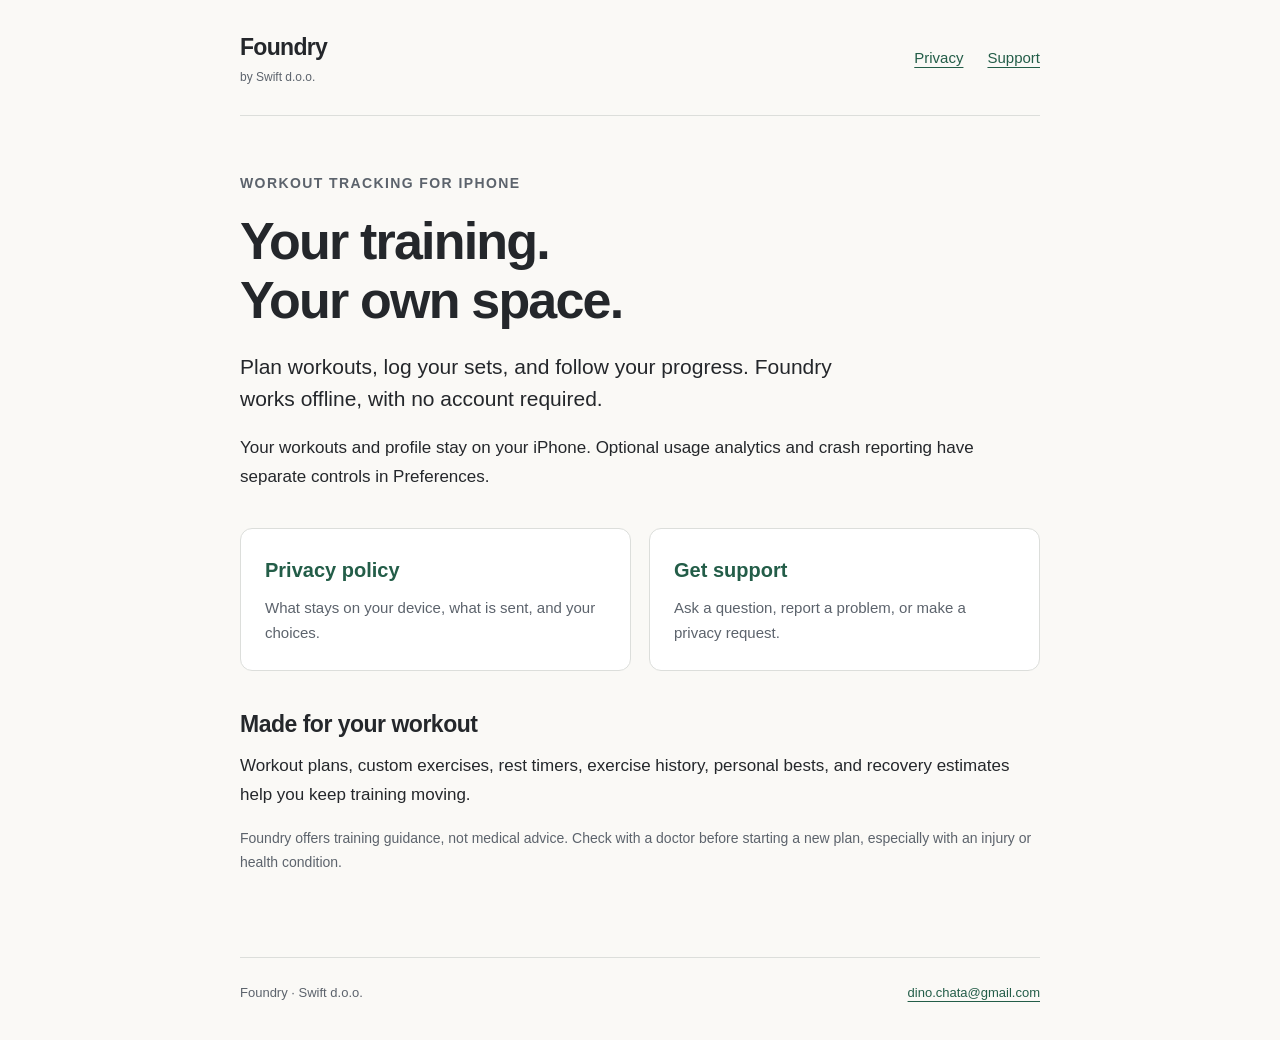
==== index.html @ d95febba "Publish Foundry privacy policy and support pages" ====
<!doctype html>
<html lang="en">
<head>
  <meta charset="utf-8">
  <meta name="viewport" content="width=device-width, initial-scale=1">
  <meta name="description" content="Foundry is a private, offline-first workout tracker for iPhone. Privacy policy and support from Swift d.o.o.">
  <meta name="color-scheme" content="light dark">
  <title>Private workout tracking · Foundry</title>
  <link rel="stylesheet" href="./styles.css">
</head>
<body>
  <a class="skip" href="#main">Skip to content</a>
  <header><a class="brand" href="./">Foundry<span>by Swift d.o.o.</span></a>
    <nav aria-label="Main"><a href="./privacy/">Privacy</a><a href="./support/">Support</a></nav>
  </header>
  <main id="main">
    <p class="eyebrow">Workout tracking for iPhone</p>
    <h1>Your training.<br>Your own space.</h1>
    <p class="lead">Plan workouts, log your sets, and follow your progress. Foundry works offline, with no account required.</p>
    <p>Your workouts and profile stay on your iPhone. Optional usage analytics and crash reporting have separate controls in Preferences.</p>
    <div class="links"><a href="privacy/"><strong>Privacy policy</strong><span>What stays on your device, what is sent, and your choices.</span></a><a href="support/"><strong>Get support</strong><span>Ask a question, report a problem, or make a privacy request.</span></a></div>
    <h2>Made for your workout</h2>
    <p>Workout plans, custom exercises, rest timers, exercise history, personal bests, and recovery estimates help you keep training moving.</p>
    <p class="meta">Foundry offers training guidance, not medical advice. Check with a doctor before starting a new plan, especially with an injury or health condition.</p>
</main>
  <footer><span>Foundry · Swift d.o.o.</span><a href="mailto:dino.chata@gmail.com">dino.chata@gmail.com</a></footer>
</body>
</html>
---- styles.css ----
/* Created by Dino Catalinac on 18.10.2026. */
:root { color-scheme: light dark; --bg: #faf9f6; --text: #24272b; --muted: #5c636c; --line: #dcdedb; --accent: #235d48; --card: #fff; }
* { box-sizing: border-box; }
body { margin: 0; background: var(--bg); color: var(--text); font-family: -apple-system, BlinkMacSystemFont, "Segoe UI", sans-serif; font-size: 17px; line-height: 1.7; }
header, main, footer { width: min(100% - 48px, 800px); margin-inline: auto; }
header { display: flex; justify-content: space-between; align-items: center; gap: 24px; padding-block: 28px; border-bottom: 1px solid var(--line); }
a { color: var(--accent); text-underline-offset: 4px; overflow-wrap: anywhere; }
a:hover { text-decoration-thickness: 2px; }
a:focus-visible { outline: 3px solid var(--accent); outline-offset: 5px; border-radius: 2px; }
.brand { color: var(--text); text-decoration: none; font-size: 23px; font-weight: 700; letter-spacing: -.7px; }
.brand span { display: block; color: var(--muted); font-size: 12px; font-weight: 400; letter-spacing: 0; }
nav { display: flex; gap: 24px; font-size: 15px; }
nav [aria-current] { font-weight: 700; }
main { padding-block: 56px 64px; }
h1 { font-size: clamp(34px, 7vw, 52px); line-height: 1.12; letter-spacing: -1.8px; margin: 0 0 22px; }
h2 { font-size: 23px; line-height: 1.35; letter-spacing: -.5px; margin: 38px 0 12px; }
h3 { font-size: 18px; margin: 26px 0 8px; }
p { margin: 0 0 18px; }
li { margin-block: 8px; }
ul, ol { padding-left: 24px; }
.lead { font-size: 21px; line-height: 1.55; max-width: 650px; }
.eyebrow, .meta { color: var(--muted); font-size: 14px; }
.eyebrow { font-weight: 600; letter-spacing: 1.4px; text-transform: uppercase; margin-bottom: 16px; }
.callout { background: var(--card); border: 1px solid var(--line); border-radius: 12px; padding: 24px; margin-block: 28px; }
.callout p:last-child { margin-bottom: 0; }
.links { display: grid; grid-template-columns: 1fr 1fr; gap: 18px; margin-top: 36px; }
.links a { display: block; padding: 24px; background: var(--card); border: 1px solid var(--line); border-radius: 12px; text-decoration: none; }
.links strong { display: block; font-size: 20px; }
.links span { display: block; color: var(--muted); font-size: 15px; margin-top: 8px; }
footer { display: flex; justify-content: space-between; gap: 14px; flex-wrap: wrap; border-top: 1px solid var(--line); padding-block: 24px 36px; color: var(--muted); font-size: 13px; }
.skip { position: absolute; left: 12px; top: -80px; background: var(--bg); padding: 8px; }
.skip:focus { top: 8px; }
@media (max-width: 520px) { header, main, footer { width: calc(100% - 36px); } header { gap: 14px; } nav { gap: 16px; } main { padding-top: 40px; } .links { grid-template-columns: 1fr; } }
@media (prefers-color-scheme: dark) { :root { --bg: #151817; --text: #edf0ed; --muted: #a8b1ab; --line: #363e39; --accent: #9cd8b9; --card: #1c211e; } }
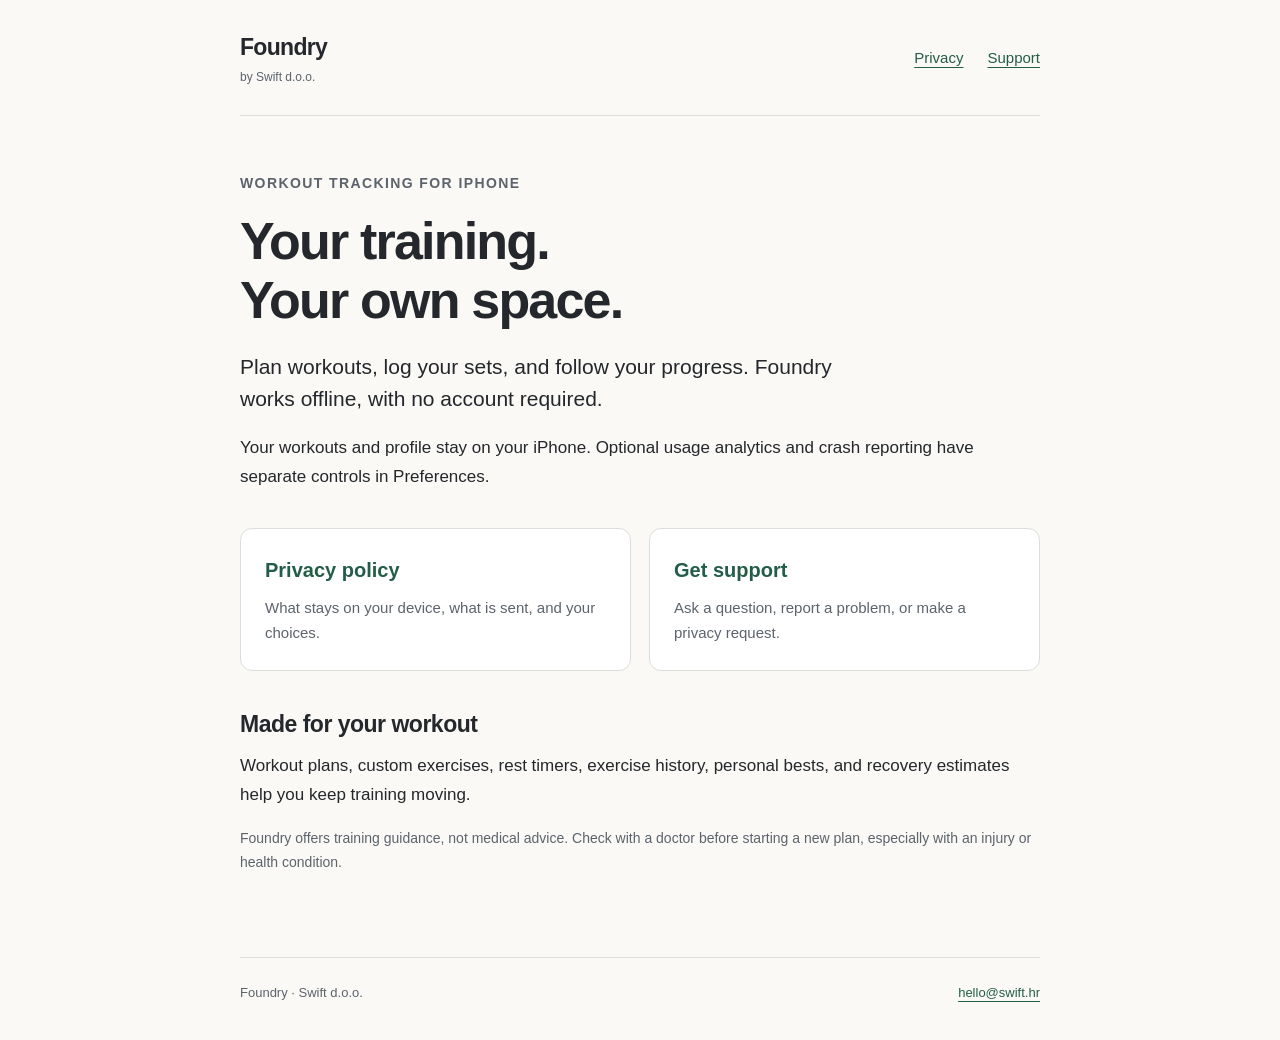
==== commit a52b41aa: "Update support contact and prepare site for App Store launch" ====
--- a/index.html
+++ b/index.html
@@ -23,6 +23,6 @@
     <p>Workout plans, custom exercises, rest timers, exercise history, personal bests, and recovery estimates help you keep training moving.</p>
     <p class="meta">Foundry offers training guidance, not medical advice. Check with a doctor before starting a new plan, especially with an injury or health condition.</p>
 </main>
-  <footer><span>Foundry · Swift d.o.o.</span><a href="mailto:dino.chata@gmail.com">dino.chata@gmail.com</a></footer>
+  <footer><span>Foundry · Swift d.o.o.</span><a href="mailto:hello@swift.hr">hello@swift.hr</a></footer>
 </body>
 </html>
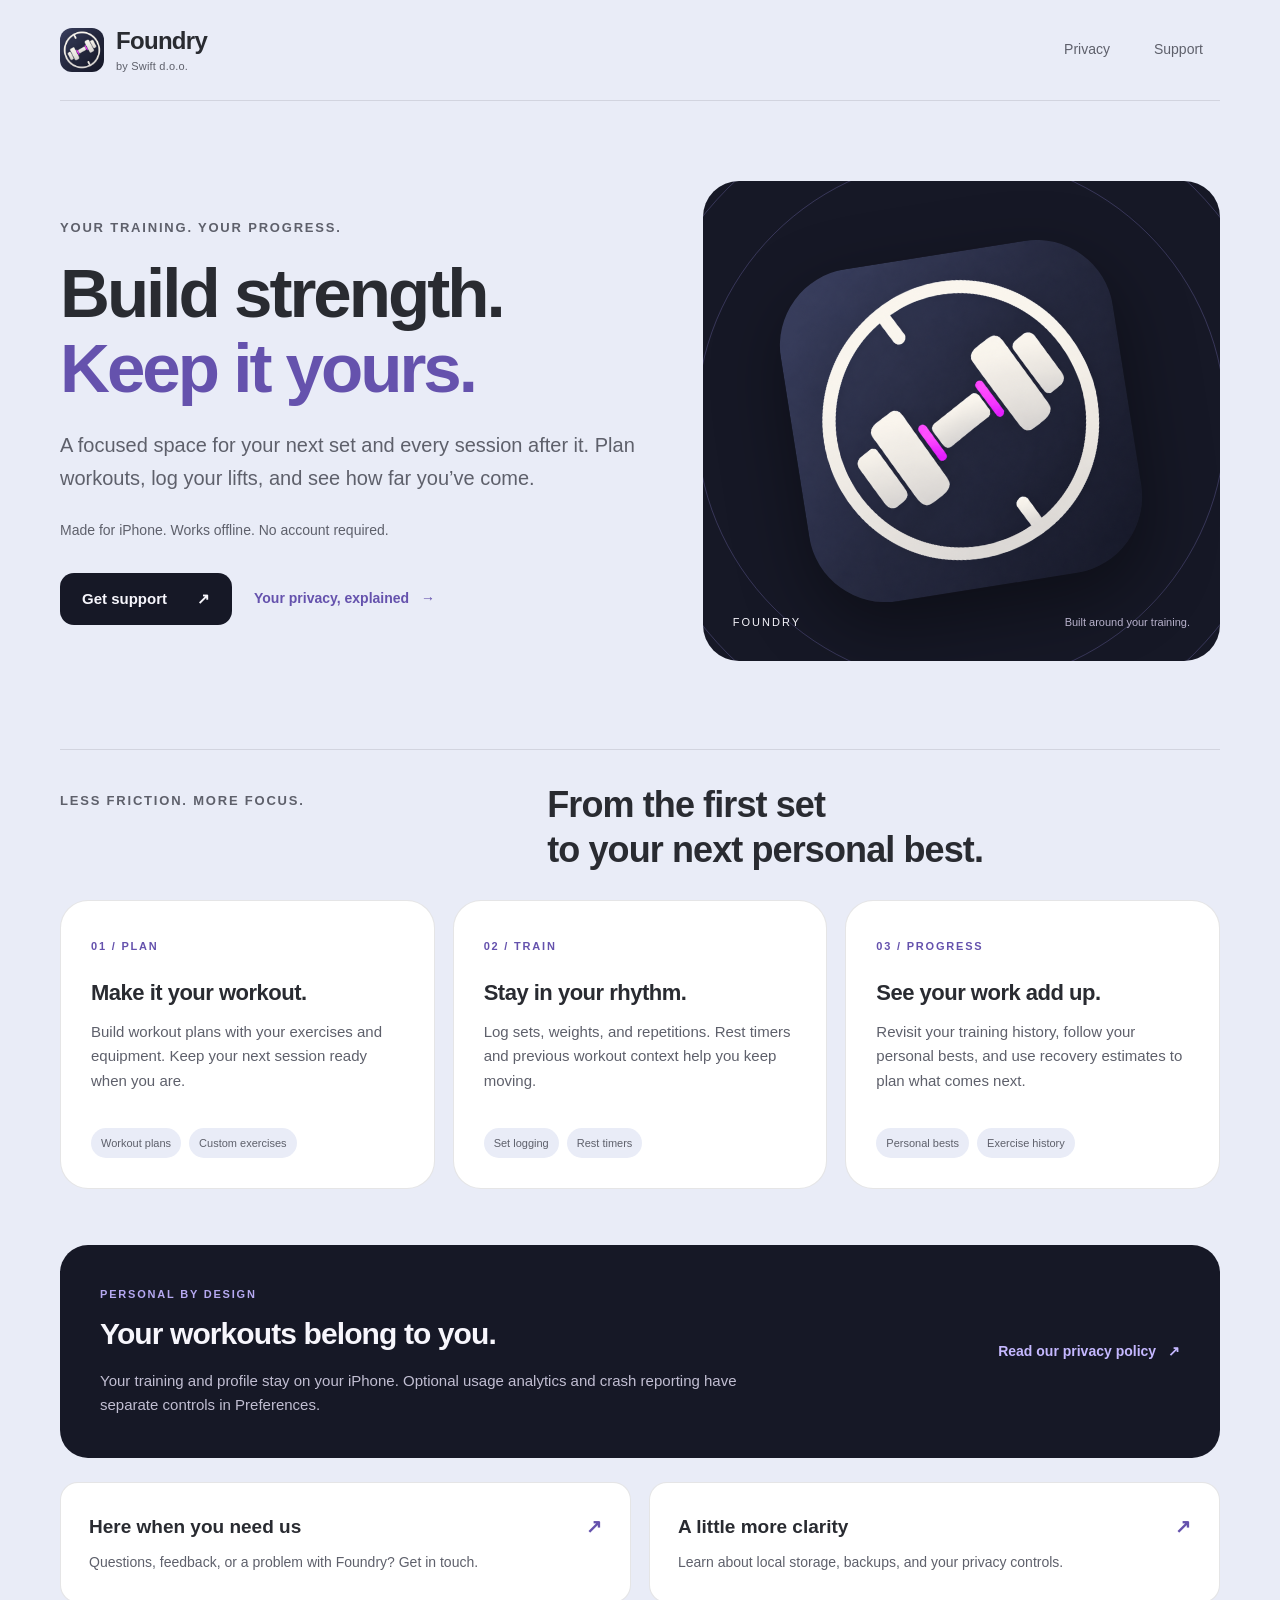
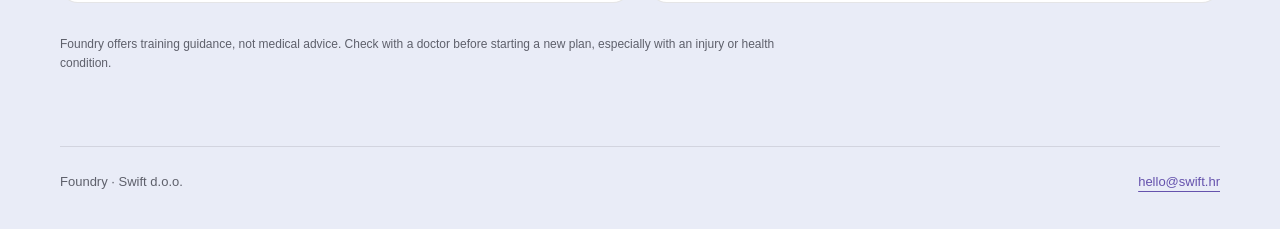
==== commit 9278ce89: "Align website design with Foundry app branding" ====
--- a/index.html
+++ b/index.html
@@ -5,24 +5,39 @@
   <meta name="viewport" content="width=device-width, initial-scale=1">
   <meta name="description" content="Foundry is a private, offline-first workout tracker for iPhone. Privacy policy and support from Swift d.o.o.">
   <meta name="color-scheme" content="light dark">
+  <meta name="theme-color" content="#161826">
+  <link rel="icon" type="image/png" href="./assets/foundry-icon.png">
   <title>Private workout tracking · Foundry</title>
   <link rel="stylesheet" href="./styles.css">
 </head>
 <body>
   <a class="skip" href="#main">Skip to content</a>
-  <header><a class="brand" href="./">Foundry<span>by Swift d.o.o.</span></a>
+  <header><a class="brand" href="./"><img src="./assets/foundry-icon.png" width="44" height="44" alt=""><span class="brand-name">Foundry<small>by Swift d.o.o.</small></span></a>
     <nav aria-label="Main"><a href="./privacy/">Privacy</a><a href="./support/">Support</a></nav>
   </header>
-  <main id="main">
-    <p class="eyebrow">Workout tracking for iPhone</p>
-    <h1>Your training.<br>Your own space.</h1>
-    <p class="lead">Plan workouts, log your sets, and follow your progress. Foundry works offline, with no account required.</p>
-    <p>Your workouts and profile stay on your iPhone. Optional usage analytics and crash reporting have separate controls in Preferences.</p>
-    <div class="links"><a href="privacy/"><strong>Privacy policy</strong><span>What stays on your device, what is sent, and your choices.</span></a><a href="support/"><strong>Get support</strong><span>Ask a question, report a problem, or make a privacy request.</span></a></div>
-    <h2>Made for your workout</h2>
-    <p>Workout plans, custom exercises, rest timers, exercise history, personal bests, and recovery estimates help you keep training moving.</p>
-    <p class="meta">Foundry offers training guidance, not medical advice. Check with a doctor before starting a new plan, especially with an injury or health condition.</p>
-</main>
+  <main id="main" class="home">
+    <section class="hero" aria-labelledby="hero-title">
+      <div class="hero-copy">
+        <p class="eyebrow">Your training. Your progress.</p>
+        <h1 id="hero-title">Build strength.<br><span>Keep it yours.</span></h1>
+        <p class="lead">A focused space for your next set and every session after it. Plan workouts, log your lifts, and see how far you’ve come.</p>
+        <p class="hero-note">Made for iPhone. Works offline. No account required.</p>
+        <div class="actions"><a class="button" href="support/">Get support <span aria-hidden="true">↗</span></a><a class="text-link" href="privacy/">Your privacy, explained <span aria-hidden="true">→</span></a></div>
+      </div>
+      <div class="brand-art" aria-hidden="true"><div class="orbit orbit-one"></div><div class="orbit orbit-two"></div><img src="assets/foundry-icon.png" width="320" height="320" alt=""><div class="art-caption">FOUNDRY <span>Built around your training.</span></div></div>
+    </section>
+    <section class="features" aria-labelledby="features-title">
+      <div class="section-heading"><p class="eyebrow">Less friction. More focus.</p><h2 id="features-title">From the first set<br>to your next personal best.</h2></div>
+      <div class="feature-grid">
+        <article class="feature"><span class="feature-number">01 / PLAN</span><h3>Make it your workout.</h3><p>Build workout plans with your exercises and equipment. Keep your next session ready when you are.</p><div class="feature-detail"><span>Workout plans</span><span>Custom exercises</span></div></article>
+        <article class="feature"><span class="feature-number">02 / TRAIN</span><h3>Stay in your rhythm.</h3><p>Log sets, weights, and repetitions. Rest timers and previous workout context help you keep moving.</p><div class="feature-detail"><span>Set logging</span><span>Rest timers</span></div></article>
+        <article class="feature"><span class="feature-number">03 / PROGRESS</span><h3>See your work add up.</h3><p>Revisit your training history, follow your personal bests, and use recovery estimates to plan what comes next.</p><div class="feature-detail"><span>Personal bests</span><span>Exercise history</span></div></article>
+      </div>
+    </section>
+    <section class="privacy-band" aria-labelledby="privacy-title"><div><p class="eyebrow">Personal by design</p><h2 id="privacy-title">Your workouts belong to you.</h2><p>Your training and profile stay on your iPhone. Optional usage analytics and crash reporting have separate controls in Preferences.</p></div><a class="text-link" href="privacy/">Read our privacy policy <span aria-hidden="true">↗</span></a></section>
+    <div class="links"><a href="support/"><strong>Here when you need us <span aria-hidden="true">↗</span></strong><span>Questions, feedback, or a problem with Foundry? Get in touch.</span></a><a href="privacy/"><strong>A little more clarity <span aria-hidden="true">↗</span></strong><span>Learn about local storage, backups, and your privacy controls.</span></a></div>
+    <p class="meta health-note">Foundry offers training guidance, not medical advice. Check with a doctor before starting a new plan, especially with an injury or health condition.</p>
+  </main>
   <footer><span>Foundry · Swift d.o.o.</span><a href="mailto:hello@swift.hr">hello@swift.hr</a></footer>
 </body>
 </html>
--- a/styles.css
+++ b/styles.css
@@ -1,34 +1,6 @@
-/* Created by Dino Catalinac on 18.10.2026. */
-:root { color-scheme: light dark; --bg: #faf9f6; --text: #24272b; --muted: #5c636c; --line: #dcdedb; --accent: #235d48; --card: #fff; }
-* { box-sizing: border-box; }
-body { margin: 0; background: var(--bg); color: var(--text); font-family: -apple-system, BlinkMacSystemFont, "Segoe UI", sans-serif; font-size: 17px; line-height: 1.7; }
-header, main, footer { width: min(100% - 48px, 800px); margin-inline: auto; }
-header { display: flex; justify-content: space-between; align-items: center; gap: 24px; padding-block: 28px; border-bottom: 1px solid var(--line); }
-a { color: var(--accent); text-underline-offset: 4px; overflow-wrap: anywhere; }
-a:hover { text-decoration-thickness: 2px; }
-a:focus-visible { outline: 3px solid var(--accent); outline-offset: 5px; border-radius: 2px; }
-.brand { color: var(--text); text-decoration: none; font-size: 23px; font-weight: 700; letter-spacing: -.7px; }
-.brand span { display: block; color: var(--muted); font-size: 12px; font-weight: 400; letter-spacing: 0; }
-nav { display: flex; gap: 24px; font-size: 15px; }
-nav [aria-current] { font-weight: 700; }
-main { padding-block: 56px 64px; }
-h1 { font-size: clamp(34px, 7vw, 52px); line-height: 1.12; letter-spacing: -1.8px; margin: 0 0 22px; }
-h2 { font-size: 23px; line-height: 1.35; letter-spacing: -.5px; margin: 38px 0 12px; }
-h3 { font-size: 18px; margin: 26px 0 8px; }
-p { margin: 0 0 18px; }
-li { margin-block: 8px; }
-ul, ol { padding-left: 24px; }
-.lead { font-size: 21px; line-height: 1.55; max-width: 650px; }
-.eyebrow, .meta { color: var(--muted); font-size: 14px; }
-.eyebrow { font-weight: 600; letter-spacing: 1.4px; text-transform: uppercase; margin-bottom: 16px; }
-.callout { background: var(--card); border: 1px solid var(--line); border-radius: 12px; padding: 24px; margin-block: 28px; }
-.callout p:last-child { margin-bottom: 0; }
-.links { display: grid; grid-template-columns: 1fr 1fr; gap: 18px; margin-top: 36px; }
-.links a { display: block; padding: 24px; background: var(--card); border: 1px solid var(--line); border-radius: 12px; text-decoration: none; }
-.links strong { display: block; font-size: 20px; }
-.links span { display: block; color: var(--muted); font-size: 15px; margin-top: 8px; }
-footer { display: flex; justify-content: space-between; gap: 14px; flex-wrap: wrap; border-top: 1px solid var(--line); padding-block: 24px 36px; color: var(--muted); font-size: 13px; }
-.skip { position: absolute; left: 12px; top: -80px; background: var(--bg); padding: 8px; }
-.skip:focus { top: 8px; }
-@media (max-width: 520px) { header, main, footer { width: calc(100% - 36px); } header { gap: 14px; } nav { gap: 16px; } main { padding-top: 40px; } .links { grid-template-columns: 1fr; } }
-@media (prefers-color-scheme: dark) { :root { --bg: #151817; --text: #edf0ed; --muted: #a8b1ab; --line: #363e39; --accent: #9cd8b9; --card: #1c211e; } }
+/* Created by Dino Catalinac. Foundry app palette and system typography. */
+:root{color-scheme:light dark;--bg:#e9ecf7;--text:#292b31;--muted:#5e606b;--line:#292b311f;--accent:#9184d9;--link:#6552ad;--card:#fff;--surface:#e4e6f0;--ink:#161826;--on-ink:#f7f6fc}
+*{box-sizing:border-box}body{margin:0;background:var(--bg);color:var(--text);font-family:-apple-system,BlinkMacSystemFont,"Segoe UI",sans-serif;font-size:17px;line-height:1.65;-webkit-font-smoothing:antialiased}header,main,footer{width:min(100% - 80px,1160px);margin-inline:auto}header{display:flex;justify-content:space-between;align-items:center;gap:24px;padding-block:28px;border-bottom:1px solid var(--line)}a{color:var(--link);text-underline-offset:5px;overflow-wrap:anywhere}a:hover{text-decoration-thickness:2px}a:focus-visible{outline:3px solid var(--link);outline-offset:5px;border-radius:4px}.brand{display:flex;align-items:center;gap:12px;color:var(--text);text-decoration:none}.brand img{border-radius:12px}.brand-name{font-size:24px;font-weight:650;letter-spacing:-.7px;line-height:1.1}.brand small{display:block;color:var(--muted);font-size:11px;font-weight:400;letter-spacing:.2px;margin-top:5px}nav{display:flex;gap:10px;font-size:14px}nav a{padding:9px 17px;border-radius:99px;color:var(--muted);text-decoration:none}nav a:hover,nav [aria-current]{background:var(--card);color:var(--text)}nav [aria-current]{font-weight:600}main{padding-block:64px 72px}h1,h2,h3{font-weight:600}h1{font-size:clamp(40px,5vw,60px);line-height:1.08;letter-spacing:-2px;margin:0 0 24px}h2{font-size:30px;line-height:1.25;letter-spacing:-.9px;margin:38px 0 16px}h3{font-size:22px;line-height:1.3;letter-spacing:-.5px;margin:20px 0 12px}p{margin:0 0 18px}li{margin-block:8px}ul,ol{padding-left:24px}.lead{font-size:20px;line-height:1.65;max-width:650px;color:var(--muted)}.eyebrow,.meta{color:var(--muted);font-size:13px}.eyebrow{font-weight:600;letter-spacing:1.8px;text-transform:uppercase;margin-bottom:18px}.callout{background:var(--surface);border:1px solid var(--line);border-left:4px solid var(--accent);border-radius:18px;padding:28px;margin-block:32px}.callout p:last-child{margin-bottom:0}.callout a{font-size:clamp(20px,4vw,28px);font-weight:600}.document{max-width:840px;background:var(--card);border:1px solid var(--line);border-radius:28px;padding:clamp(24px,5vw,64px);margin-block:48px 72px}.document h2{padding-top:24px;border-top:1px solid var(--line);font-size:24px}.document .eyebrow{color:var(--link)}.document .meta{margin-bottom:24px}.home{padding-top:0}.hero{display:grid;grid-template-columns:1.15fr 1fr;gap:48px;align-items:center;padding:80px 0 88px}.hero h1{font-size:clamp(46px,5.4vw,74px);letter-spacing:-3px}.hero h1 span{color:var(--link)}.hero-note{font-size:14px;color:var(--muted);margin:24px 0 30px}.actions{display:flex;align-items:center;flex-wrap:wrap;gap:22px}.button{display:inline-flex;gap:30px;align-items:center;background:var(--ink);color:var(--on-ink);padding:14px 22px;border-radius:14px;font-size:15px;font-weight:600;text-decoration:none}.button:hover{background:#34304a}.text-link{font-size:14px;font-weight:600;text-decoration:none}.text-link span{margin-left:8px}.brand-art{position:relative;display:flex;min-height:480px;align-items:center;justify-content:center;background:var(--ink);border-radius:36px;overflow:hidden;isolation:isolate}.brand-art>img{position:relative;width:65%;height:auto;border-radius:23%;box-shadow:0 25px 70px #0006;transform:rotate(-9deg)}.orbit{position:absolute;border:1px solid #9184d947;border-radius:50%;width:530px;height:530px}.orbit-two{width:660px;height:660px}.art-caption{position:absolute;bottom:30px;left:30px;right:30px;display:flex;justify-content:space-between;gap:20px;color:#f7f6fc;font-size:11px;letter-spacing:2px}.art-caption span{color:#b8b2cc;letter-spacing:0}.section-heading{display:flex;justify-content:space-between;align-items:start;gap:32px;padding-top:32px;border-top:1px solid var(--line);margin-bottom:28px}.section-heading h2{margin:0;width:58%;font-size:36px}.section-heading .eyebrow{padding-top:8px}.feature-grid{display:grid;grid-template-columns:repeat(3,1fr);gap:18px}.feature{background:var(--card);border-radius:28px;padding:30px;border:1px solid var(--line)}.feature-number{color:var(--link);font-size:11px;letter-spacing:1.8px;font-weight:600}.feature p{color:var(--muted);font-size:15px}.feature-detail{display:flex;flex-wrap:wrap;gap:8px;padding-top:16px}.feature-detail span{background:var(--bg);color:var(--muted);font-size:11px;padding:6px 10px;border-radius:99px}.privacy-band{display:flex;align-items:center;justify-content:space-between;gap:40px;background:var(--ink);color:var(--on-ink);border-radius:28px;padding:40px;margin:56px 0 24px}.privacy-band>div{max-width:660px}.privacy-band h2{margin-top:0}.privacy-band p{color:#c1bed2;font-size:15px;margin-bottom:0}.privacy-band .eyebrow{color:#b6a9f1;font-size:11px;margin-bottom:12px}.privacy-band a{color:#c5b8ff;flex-shrink:0}.links{display:grid;grid-template-columns:1fr 1fr;gap:18px}.links a{padding:28px;background:var(--card);border:1px solid var(--line);border-radius:18px;text-decoration:none;color:var(--text)}.links a:hover{border-color:var(--accent)}.links strong{display:flex;justify-content:space-between;gap:20px;font-size:19px;font-weight:600}.links strong span{color:var(--link)}.links a>span{display:block;color:var(--muted);font-size:14px;margin-top:8px}.health-note{max-width:760px;margin:32px 0 0;font-size:12px}footer{display:flex;justify-content:space-between;gap:14px;flex-wrap:wrap;border-top:1px solid var(--line);padding-block:24px 36px;color:var(--muted);font-size:13px}.skip{position:absolute;left:12px;top:-100px;background:var(--card);padding:8px;z-index:10}.skip:focus{top:8px}
+@media(prefers-color-scheme:dark){:root{--bg:#161826;--text:#fff;--muted:#b5b5c1;--line:#ffffff29;--link:#b8aaf0;--card:#212335;--surface:#292b40;--ink:#10111d}.hero h1 span{color:var(--accent)}.button{background:var(--accent);color:#161826}.button:hover{background:#b8aaf0}}
+@media(max-width:900px){header,main,footer{width:calc(100% - 48px)}.hero{gap:28px;padding-block:56px}.brand-art{min-height:390px}.hero h1{font-size:54px}.feature{padding:24px}.feature-grid{gap:12px}.privacy-band{align-items:start;flex-direction:column;gap:20px}}
+@media(max-width:640px){header,main,footer{width:calc(100% - 36px)}header{padding-block:20px;gap:12px}.brand-name{font-size:21px}.brand img{width:38px;height:38px}nav{gap:0}nav a{padding:8px 11px;font-size:13px}.hero{grid-template-columns:1fr;padding-block:42px;gap:32px}.hero h1{font-size:56px;letter-spacing:-2.5px}.lead{font-size:18px}.brand-art{min-height:360px}.brand-art>img{width:56%;max-width:270px}.section-heading{display:block}.section-heading h2{width:auto;font-size:30px}.feature-grid,.links{grid-template-columns:1fr}.feature{padding:28px}.feature-detail{padding-top:4px}.privacy-band{padding:28px;margin-top:32px}.privacy-band h2{font-size:28px}.document{margin-block:28px 40px;padding:26px 22px;border-radius:22px}.document h1{font-size:40px}.document h2{font-size:22px}.art-caption{left:24px;right:24px;font-size:10px}.actions{gap:18px}main{padding-bottom:42px}}
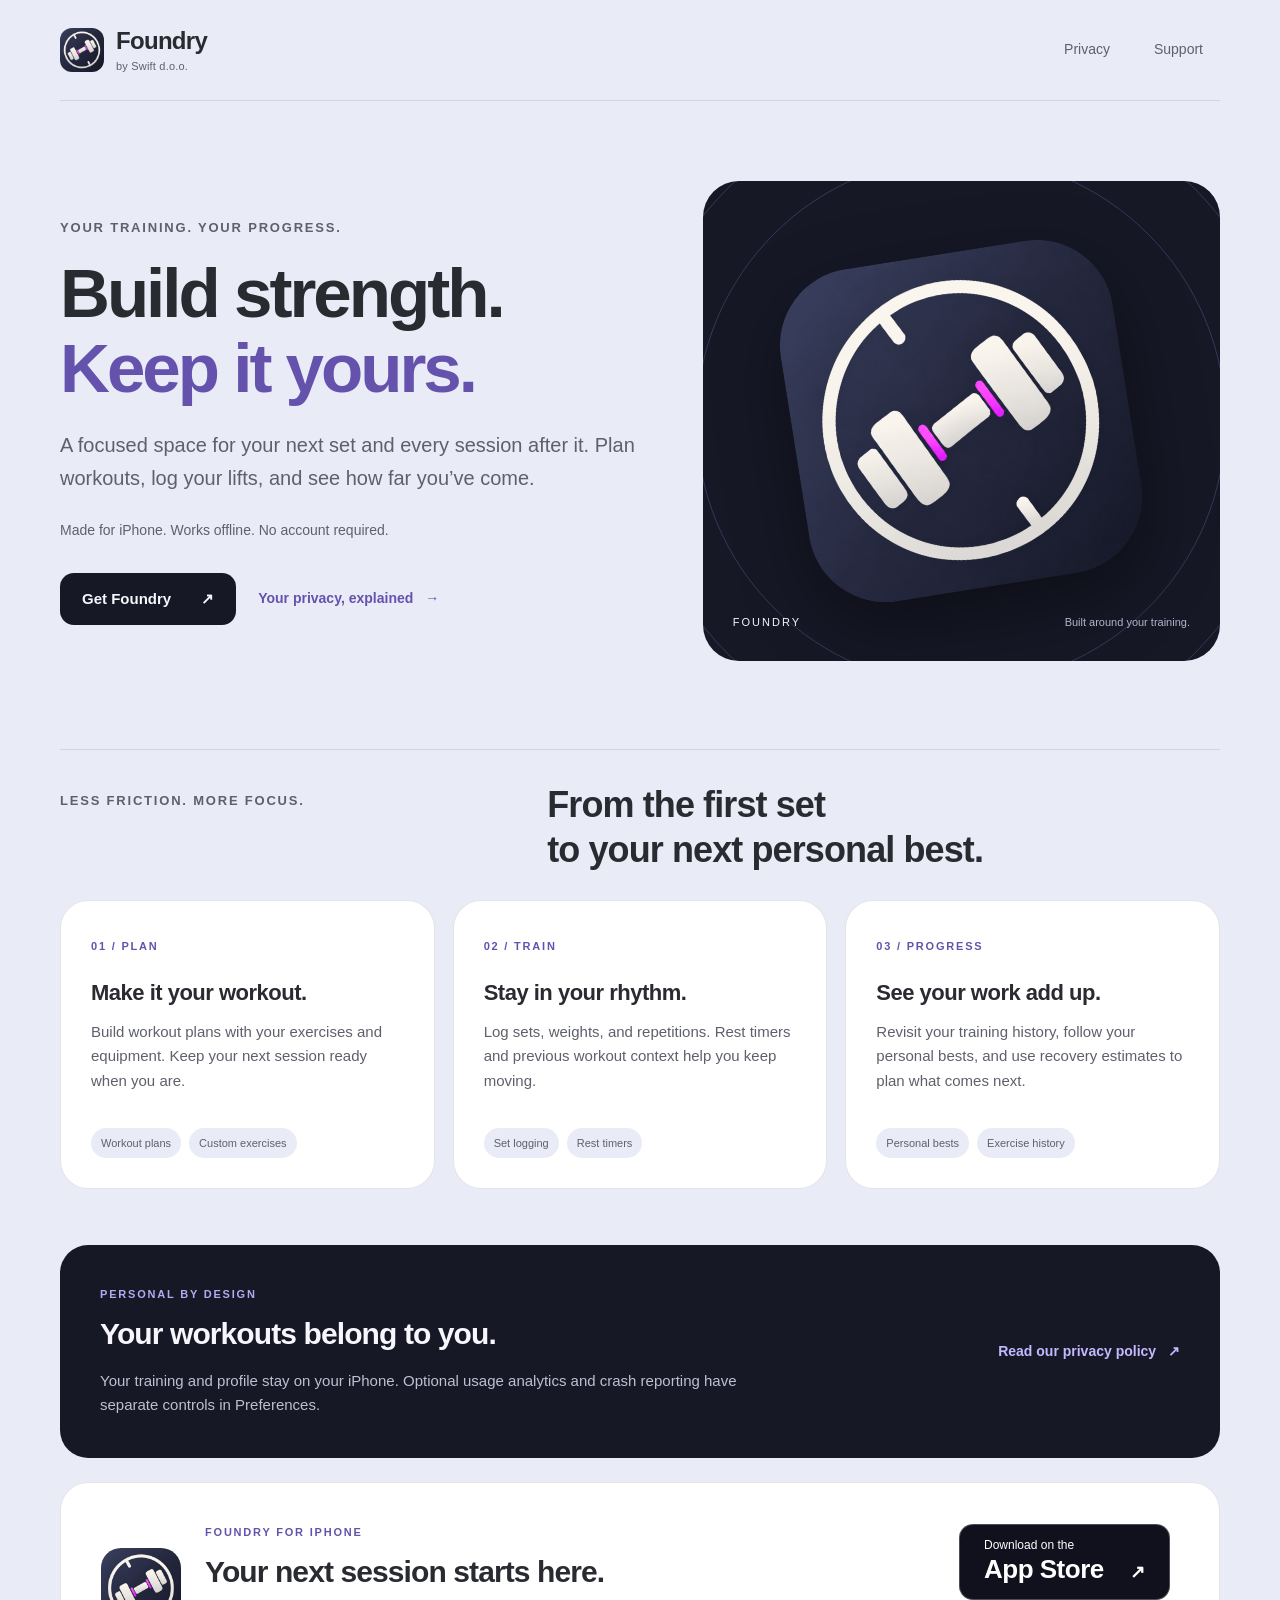
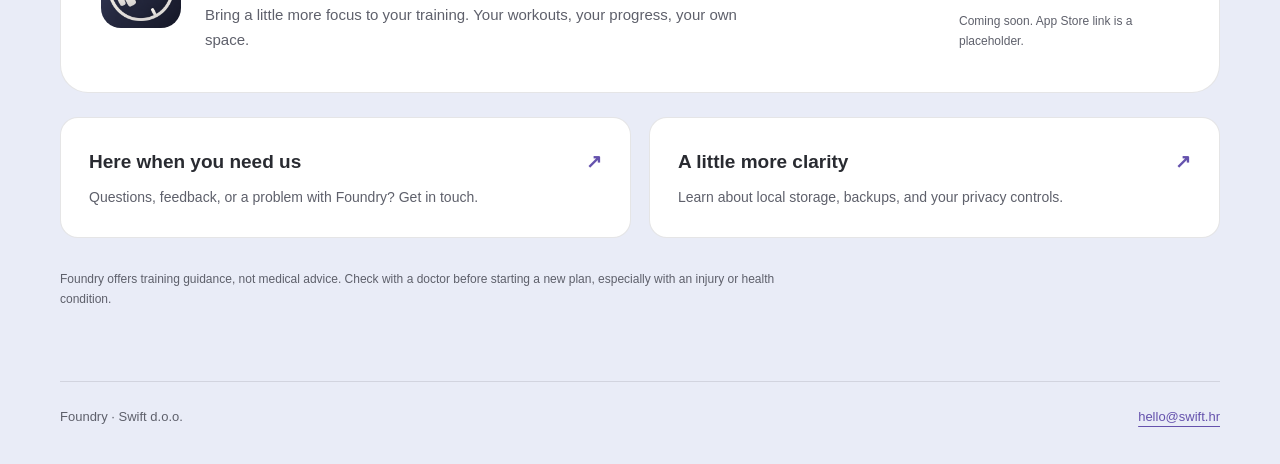
==== commit cb45f905: "Add App Store download section with launch placeholder" ====
--- a/index.html
+++ b/index.html
@@ -22,7 +22,7 @@
         <h1 id="hero-title">Build strength.<br><span>Keep it yours.</span></h1>
         <p class="lead">A focused space for your next set and every session after it. Plan workouts, log your lifts, and see how far you’ve come.</p>
         <p class="hero-note">Made for iPhone. Works offline. No account required.</p>
-        <div class="actions"><a class="button" href="support/">Get support <span aria-hidden="true">↗</span></a><a class="text-link" href="privacy/">Your privacy, explained <span aria-hidden="true">→</span></a></div>
+        <div class="actions"><a class="button" href="#download">Get Foundry <span aria-hidden="true">↗</span></a><a class="text-link" href="privacy/">Your privacy, explained <span aria-hidden="true">→</span></a></div>
       </div>
       <div class="brand-art" aria-hidden="true"><div class="orbit orbit-one"></div><div class="orbit orbit-two"></div><img src="assets/foundry-icon.png" width="320" height="320" alt=""><div class="art-caption">FOUNDRY <span>Built around your training.</span></div></div>
     </section>
@@ -35,6 +35,17 @@
       </div>
     </section>
     <section class="privacy-band" aria-labelledby="privacy-title"><div><p class="eyebrow">Personal by design</p><h2 id="privacy-title">Your workouts belong to you.</h2><p>Your training and profile stay on your iPhone. Optional usage analytics and crash reporting have separate controls in Preferences.</p></div><a class="text-link" href="privacy/">Read our privacy policy <span aria-hidden="true">↗</span></a></section>
+    <section id="download" class="download-section" aria-labelledby="download-title">
+      <div class="download-intro">
+        <img src="assets/foundry-icon.png" width="80" height="80" alt="">
+        <div><p class="eyebrow">Foundry for iPhone</p><h2 id="download-title">Your next session starts here.</h2><p>Bring a little more focus to your training. Your workouts, your progress, your own space.</p></div>
+      </div>
+      <div class="download-action">
+        <!-- APP_STORE_URL: Replace this temporary App Store homepage URL with Foundry’s product URL at launch. -->
+        <a class="store-link" href="https://apps.apple.com/" aria-describedby="download-status"><span>Download on the</span><strong>App Store <span aria-hidden="true">↗</span></strong></a>
+        <p id="download-status">Coming soon. App Store link is a placeholder.</p>
+      </div>
+    </section>
     <div class="links"><a href="support/"><strong>Here when you need us <span aria-hidden="true">↗</span></strong><span>Questions, feedback, or a problem with Foundry? Get in touch.</span></a><a href="privacy/"><strong>A little more clarity <span aria-hidden="true">↗</span></strong><span>Learn about local storage, backups, and your privacy controls.</span></a></div>
     <p class="meta health-note">Foundry offers training guidance, not medical advice. Check with a doctor before starting a new plan, especially with an injury or health condition.</p>
   </main>
--- a/styles.css
+++ b/styles.css
@@ -4,3 +4,38 @@
 @media(prefers-color-scheme:dark){:root{--bg:#161826;--text:#fff;--muted:#b5b5c1;--line:#ffffff29;--link:#b8aaf0;--card:#212335;--surface:#292b40;--ink:#10111d}.hero h1 span{color:var(--accent)}.button{background:var(--accent);color:#161826}.button:hover{background:#b8aaf0}}
 @media(max-width:900px){header,main,footer{width:calc(100% - 48px)}.hero{gap:28px;padding-block:56px}.brand-art{min-height:390px}.hero h1{font-size:54px}.feature{padding:24px}.feature-grid{gap:12px}.privacy-band{align-items:start;flex-direction:column;gap:20px}}
 @media(max-width:640px){header,main,footer{width:calc(100% - 36px)}header{padding-block:20px;gap:12px}.brand-name{font-size:21px}.brand img{width:38px;height:38px}nav{gap:0}nav a{padding:8px 11px;font-size:13px}.hero{grid-template-columns:1fr;padding-block:42px;gap:32px}.hero h1{font-size:56px;letter-spacing:-2.5px}.lead{font-size:18px}.brand-art{min-height:360px}.brand-art>img{width:56%;max-width:270px}.section-heading{display:block}.section-heading h2{width:auto;font-size:30px}.feature-grid,.links{grid-template-columns:1fr}.feature{padding:28px}.feature-detail{padding-top:4px}.privacy-band{padding:28px;margin-top:32px}.privacy-band h2{font-size:28px}.document{margin-block:28px 40px;padding:26px 22px;border-radius:22px}.document h1{font-size:40px}.document h2{font-size:22px}.art-caption{left:24px;right:24px;font-size:10px}.actions{gap:18px}main{padding-bottom:42px}}
+
+/* App Store download section. */
+.download-section {
+  display: flex;
+  align-items: center;
+  justify-content: space-between;
+  gap: 40px;
+  padding: 40px;
+  margin: 24px 0;
+  background: var(--card);
+  border: 1px solid var(--line);
+  border-radius: 28px;
+  scroll-margin-top: 24px;
+}
+.download-intro { display: flex; align-items: center; gap: 24px; max-width: 660px; }
+.download-intro > img { flex-shrink: 0; border-radius: 20px; }
+.download-intro .eyebrow { color: var(--link); font-size: 11px; margin-bottom: 12px; }
+.download-intro h2 { margin: 0 0 12px; }
+.download-intro p:last-child { color: var(--muted); font-size: 15px; margin: 0; }
+.download-action { flex: 0 0 220px; }
+.store-link { display: inline-flex; flex-direction: column; padding: 12px 24px; background: #10111d; color: #fff; border: 1px solid #ffffff40; border-radius: 14px; text-decoration: none; }
+.store-link:hover { background: #34304a; }
+.store-link > span { font-size: 12px; line-height: 1.4; }
+.store-link strong { font-size: 26px; font-weight: 600; letter-spacing: -.5px; line-height: 1.3; }
+.store-link strong span { font-size: 18px; margin-left: 20px; }
+.download-action p { color: var(--muted); font-size: 12px; margin: 12px 0 0; }
+@media (max-width: 900px) {
+  .download-section { align-items: flex-start; flex-direction: column; gap: 24px; }
+  .download-action { flex-basis: auto; }
+}
+@media (max-width: 640px) {
+  .download-section { padding: 28px; }
+  .download-intro { align-items: flex-start; flex-direction: column; gap: 20px; }
+  .download-intro h2 { font-size: 28px; }
+}
